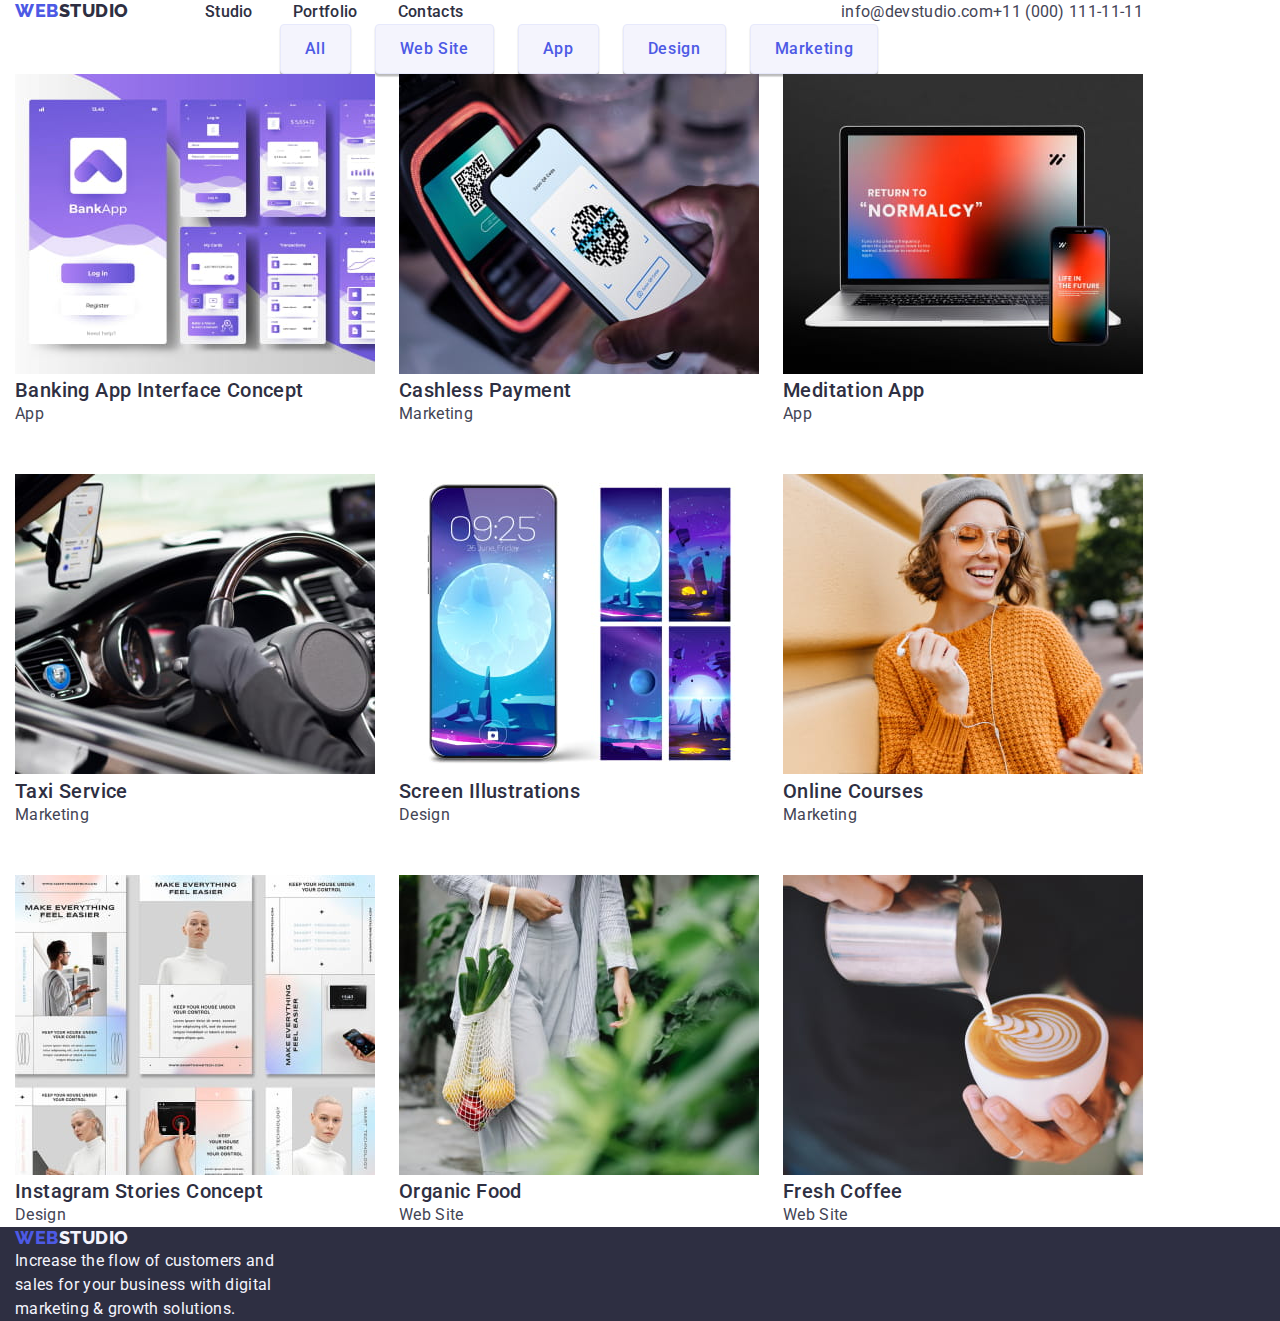
==== portfolio.html @ 0d8aaab9 "Initial commit" ====
<!DOCTYPE html>
<html lang="en">
  <head>
    <meta charset="UTF-8" />
    <meta http-equiv="X-UA-Compatible" content="IE=edge" />
    <meta name="viewport" content="width=device-width, initial-scale=1.0" />
    <title>Portfolio</title>
    <link rel="preconnect" href="https://fonts.googleapis.com" />
    <link rel="preconnect" href="https://fonts.gstatic.com" crossorigin />
    <link
      href="https://fonts.googleapis.com/css2?family=Raleway:wght@800&family=Roboto:wght@400;500;700;900&display=swap"
      rel="stylesheet"
    />
    <link
      rel="stylesheet"
      href="https://cdnjs.cloudflare.com/ajax/libs/modern-normalize/1.1.0/modern-normalize.min.css"
    />
    <link rel="stylesheet" href="./css/styles.css" />
  </head>
  <body>
    <!--NAVIGATION-->
    <header>
      <div class="header-main-nav container">
        <nav class="header-nav-flex">
          <a class="link logo-web" href="./"
            >web<span class="logo-studio">studio</span></a
          >
          <ul class="header-menu list">
            <li>
              <a class="link header-nav" href="./index.html">Studio</a>
            </li>
            <li>
              <a class="link header-nav" href="./portfolio.html">Portfolio</a>
            </li>
            <li>
              <a class="link header-nav" href="">Contacts</a>
            </li>
          </ul>
        </nav>

        <address class="header-nav-flex link">
          <ul class="header-address-position list">
            <li>
              <a class="link mail-tel" href="mailto:info@devstudio.com"
                >info@devstudio.com</a
              >
            </li>
            <li>
              <a class="link mail-tel" href="tel:+110001111111"
                >+11 (000) 111-11-11</a
              >
            </li>
          </ul>
        </address>
      </div>
    </header>
    <!--END NAVIGATION-->
    <main>
      <!--PORTFOLIO BREADCRUMBS-->
      <section>
        <div class="container">
          <h1 hidden>Web-Sturdio Portfolio</h1>
          <ul class="breadcrumbs-list list">
            <li><button class="breadcrumbs" type="button">All</button></li>
            <li><button class="breadcrumbs" type="button">Web Site</button></li>
            <li><button class="breadcrumbs" type="button">App</button></li>
            <li><button class="breadcrumbs" type="button">Design</button></li>
            <li>
              <button class="breadcrumbs" type="button">Marketing</button>
            </li>
          </ul>
        </div>
        <!--END PORTFOLIO BREADCRUMBS-->
        <!--PORTFOLIO GALLERY-->
        <div class="container">
          <ul class="portfolio-list list">
            <li class="portfolio-item">
              <a class="link" href="">
                <img
                  src="./images/bankapp.jpg"
                  alt="lost pic"
                  width="360"
                  height="300"
                />
                <h2 class="suptitle-text">Banking App Interface Concept</h2>
                <p class="portfolio-text">App</p></a
              >
            </li>
            <li class="portfolio-item">
              <a class="link" href="">
                <img
                  src="./images/cashless.jpg"
                  alt="lost pic"
                  width="360"
                  height="300"
                />
                <h2 class="suptitle-text">Cashless Payment</h2>
                <p class="portfolio-text">Marketing</p></a
              >
            </li>
            <li class="portfolio-item">
              <a class="link" href="">
                <img
                  src="./images/meditationapp.jpg"
                  alt="lost pic"
                  width="360"
                  height="300"
                />
                <h2 class="suptitle-text">Meditation App</h2>
                <p class="portfolio-text">App</p></a
              >
            </li>
            <li class="portfolio-item">
              <a class="link" href="">
                <img
                  src="./images/taxiservice.jpg"
                  alt="lost pic"
                  width="360"
                  height="300"
                />
                <h2 class="suptitle-text">Taxi Service</h2>
                <p class="portfolio-text">Marketing</p></a
              >
            </li>
            <li class="portfolio-item">
              <a class="link" href="">
                <img
                  src="./images/screenil.jpg"
                  alt="lost pic"
                  width="360"
                  height="300"
                />
                <h2 class="suptitle-text">Screen Illustrations</h2>
                <p class="portfolio-text">Design</p></a
              >
            </li>
            <li class="portfolio-item">
              <a class="link" href="">
                <img
                  src="./images/onlinecourses.jpg"
                  alt="lost pic"
                  width="360"
                  height="300"
                />
                <h2 class="suptitle-text">Online Courses</h2>
                <p class="portfolio-text">Marketing</p></a
              >
            </li>
            <li class="portfolio-item">
              <a class="link" href="">
                <img
                  src="./images/inststonesconc.jpg"
                  alt="lost pic"
                  width="360"
                  height="300"
                />
                <h2 class="suptitle-text">Instagram Stories Concept</h2>
                <p class="portfolio-text">Design</p></a
              >
            </li>
            <li class="portfolio-item">
              <a class="link" href="">
                <img
                  src="./images/orgfood.jpg"
                  alt="lost pic"
                  width="360"
                  height="300"
                />
                <h2 class="suptitle-text">Organic Food</h2>
                <p class="portfolio-text">Web Site</p></a
              >
            </li>
            <li class="portfolio-item">
              <a class="link" href="">
                <img
                  src="./images/freshcoffee.jpg"
                  alt="lost pic"
                  width="360"
                  height="300"
                />
                <h2 class="suptitle-text">Fresh Coffee</h2>
                <p class="portfolio-text">Web Site</p></a
              >
            </li>
          </ul>
        </div>
      </section>
      <!--END PORTFOLIO GALLERY-->
    </main>
    <!--FOOTER-->
    <footer class="footer-background">
      <div class="container">
        <a class="footer-logo link" href="index.html"
          >web<span class="footer-studio">Studio</span></a
        >

        <p class="footer-text">
          Increase the flow of customers and sales for your business with
          digital marketing & growth solutions.
        </p>
      </div>
    </footer>
    <!--END FOOTER-->
  </body>
</html>
---- css/styles.css ----
:root {
  --primary-font: 'Roboto', sans-serif;
  --secondary-font: 'Raleway', sans-serif;
  --web-herobtn-color: #4d5ae5; /*IRIS*/
  --dark-text-color: #2e2f42; /*NAVY BLUE*/
  --main-text-color: #434455; /*SLATE*/
  --hover-color: #404bbf; /*OCEAN*/
  --white-color: #ffffff; /*WHITE*/
  --light-color: #f4f4fd; /*CLOUD*/
  --accent-color: #e7e9fc; /*CORNFLOWER*/
}

body {
  font-family: var(--primary-font);
  color: var(--main-text-color);
  background-color: var(--white-color);
}

.list {
  padding: 0;
  margin: 0;
  list-style: none;
}

.link {
  text-decoration: none;
  font-style: normal;
}

/*---MAIN NAVIGATION---*/
.logo-web {
  font-family: var(--secondary-font);
  font-weight: 800;
  font-size: 18px;
  line-height: 1.17;
  letter-spacing: 0.03em;
  text-transform: uppercase;
  color: var(--web-herobtn-color);
}

.logo-studio {
  font-family: var(--secondary-font);
  font-weight: 800;
  font-size: 18px;
  line-height: 1.17;
  letter-spacing: 0.03em;
  text-transform: uppercase;
  color: var(--dark-text-color);
}

.header-nav {
  font-family: var(--primary-font);
  font-weight: 500;
  font-size: 16px;
  line-height: 1.5;
  letter-spacing: 0.02em;
  color: var(--dark-text-color);
}

.header-nav:hover,
.header-nav:focus {
  color: var(--hover-color);
}

.mail-tel {
  font-family: var(--primary-font);
  font-style: normal;
  font-weight: 400;
  font-size: 16px;
  line-height: 1.5;
  letter-spacing: 0.02em;
  color: var(--main-text-color);
}

.mail-tel:hover,
.mail-tel:focus {
  color: var(--hover-color);
}

/*---END MAIN NAVIGATION---*/
/*---HERO TITLE AND BTN---*/

.hero {
  text-align: center;
  background-color: var(--dark-text-color);
}

.hero-title {
  margin-top: 0;
  margin-bottom: 48px;
  font-family: var(--primary-font);
  font-weight: 700;
  font-size: 56px;
  line-height: 1.07;
  letter-spacing: 0.02em;

  color: var(--white-color);
}

.hero-btn {
  font-family: var(--primary-font);
  font-weight: 500;
  font-size: 16px;
  line-height: 1.5;
  letter-spacing: 0.04em;

  color: var(--white-color);
  background: var(--web-herobtn-color);

  box-shadow: 0px 4px 4px rgba(0, 0, 0, 0.15);
  border-radius: 4px;

  cursor: pointer;

  padding: 16px 32px;
  min-width: 169px;
}

.hero-btn:hover,
.hero-btn:focus {
  background: var(--hover-color);
}
/*---END HERO TITLE AND BTN---*/
/*---TEXT---*/
.subject {
  font-weight: 700;
  font-size: 36px;
  line-height: 1.11;
  letter-spacing: 0.02em;
  text-align: center;
  text-transform: capitalize;
  color: var(--dark-text-color);

  margin-top: 0;
  margin-bottom: 0;
}

/*.suptitle-text-main {
  font-weight: 500;
  font-size: 20px;
  line-height: 1.2;
  letter-spacing: 0.02em;
  color: var(--dark-text-color);

  margin-top: 0;
  margin-bottom: 8px;
}
*/

.suptitle-text {
  font-weight: 500;
  font-size: 20px;
  line-height: 1.2;
  letter-spacing: 0.02em;
  color: var(--dark-text-color);

  margin-top: 0;
  margin-bottom: 0;
}

/*.desc {
  font-weight: 400;
  font-size: 16px;
  line-height: 1.5;
  letter-spacing: 0.02em;
  color: var(--main-text-color);

  margin-top: 0;
  margin-bottom: 0;
}
*/
/*---END TEXT---*/
/*---FOOTER---*/
/*.footer-text {
  font-family: var(--primary-font);
  font-size: 16px;
  line-height: 1.5;
  letter-spacing: 0.02em;
  color: var(--light-color);

  width: 264px;

  margin-top: 0;
  margin-bottom: 0;
}
*/

.footer-studio {
  font-family: var(--secondary-font);
  font-weight: 800;
  font-size: 18px;
  line-height: 1.17;
  letter-spacing: 0.03em;
  text-transform: uppercase;
  color: var(--light-color);
}
/*---END FOOTER---*/

/*---PORTFOLIO BREADCRUMBS---*/
.breadcrumbs {
  font-family: var(--primary-font);
  font-weight: 500;
  font-size: 16px;
  line-height: 1.5;
  letter-spacing: 0.04em;

  color: var(--web-herobtn-color);
  background: var(--light-color);

  border: 1px solid var(--accent-color);
  box-shadow: 0px 3px 1px rgba(0, 0, 0, 0.1), 0px 2px 1px rgba(0, 0, 0, 0.08),
    0px 2px 2px rgba(0, 0, 0, 0.12);
  border-radius: 4px;

  cursor: pointer;

  padding: 12px 24px;
  max-width: 168px;
}

.breadcrumbs:hover,
.breadcrumbs:focus {
  color: var(--white-color);
  background: var(--hover-color);
}
/*---END PORTFOLIO BREADCRUMBS---*/

/*---BACKGROUND---*/

.footer-background {
  background-color: var(--dark-text-color);
}

.light-backgound {
  background-color: var(--light-color);
}

.white-backgound {
  background-color: var(--white-color);
}
/*---END BACKGROUND---*/

/*---
.menu {
  color: red;
} 
---*/

/*---HM 03---*/

.container {
  width: 1158px;
  padding-right: 15px;
  padding-left: 15px;

  /*outline: 3px solid blue;
  background-color: darkmagenta;*/
}

.header-nav-flex {
  display: flex;
}

.header-menu {
  display: flex;
  margin-left: 76px;
}

.header-menu li:not(:last-child) {
  margin-right: 40px;
}

.header-main-nav {
  display: flex;
  align-items: center;
  flex-direction: row;
  justify-content: space-between;
}

.header-address {
  display: flex;
}

.header-address li + li {
  margin-left: 12px;
}

.header-address-position {
  display: flex;
  margin-right: auto;
}

.about-us-section {
  margin-top: 120px;
  margin-bottom: 120px;
}

.about-us-hidden {
  visibility: hidden;
  padding: 0;
  margin: 0;
}

.about-us-list {
  display: flex;
  flex-wrap: center;
}

.about-us-suptitle {
  font-weight: 500;
  font-size: 20px;
  line-height: 1.2;
  letter-spacing: 0.02em;
  color: var(--dark-text-color);

  margin-top: 0;
  margin-bottom: 8px;
}

.about-us-text {
  font-weight: 400;
  font-size: 16px;
  line-height: 1.5;
  letter-spacing: 0.02em;
  color: var(--main-text-color);

  margin-top: 0;
  margin-bottom: 0;
}

.about-us-list li:not(:last-child) {
  margin-right: 24px;
}

.whatwedo-section {
  margin-bottom: 120px;
}

.whatwedo-list {
  display: flex;
  flex-wrap: center;
}

.whatwedo-list li:not(:last-child) {
  margin-right: 24px;
}

.our-team-list {
  display: flex;
  flex-wrap: center;
}

.our-team-list li:not(:last-child) {
  margin-right: 24px;
}

.our-team-text {
  font-weight: 400;
  font-size: 16px;
  line-height: 1.5;
  letter-spacing: 0.02em;
  color: var(--main-text-color);

  margin-top: 0;
  margin-bottom: 0;
}

.footer-logo {
  font-family: var(--secondary-font);
  font-weight: 800;
  font-size: 18px;
  line-height: 1.17;
  letter-spacing: 0.03em;
  text-transform: uppercase;
  color: var(--web-herobtn-color);
}

.footer-text {
  font-family: var(--primary-font);
  font-size: 16px;
  line-height: 1.5;
  letter-spacing: 0.02em;
  color: var(--light-color);

  width: 264px;

  margin-top: 0;
  margin-bottom: 0;
}

.breadcrumbs-list {
  display: flex;
  justify-content: center;
}

.breadcrumbs-list li:not(:last-child) {
  margin-right: 24px;
}

.portfolio-list {
  display: flex;
  flex-wrap: wrap;
}

.portfolio-item {
  margin-right: 24px;
  margin-bottom: 48px;
}

.portfolio-item:nth-child(3n) {
  margin-right: 0px;
}

.portfolio-item:nth-last-child(-n + 3) {
  margin-bottom: 0px;
}

.portfolio-text {
  font-weight: 400;
  font-size: 16px;
  line-height: 1.5;
  letter-spacing: 0.02em;
  color: var(--main-text-color);

  margin-top: 0;
  margin-bottom: 0;
}
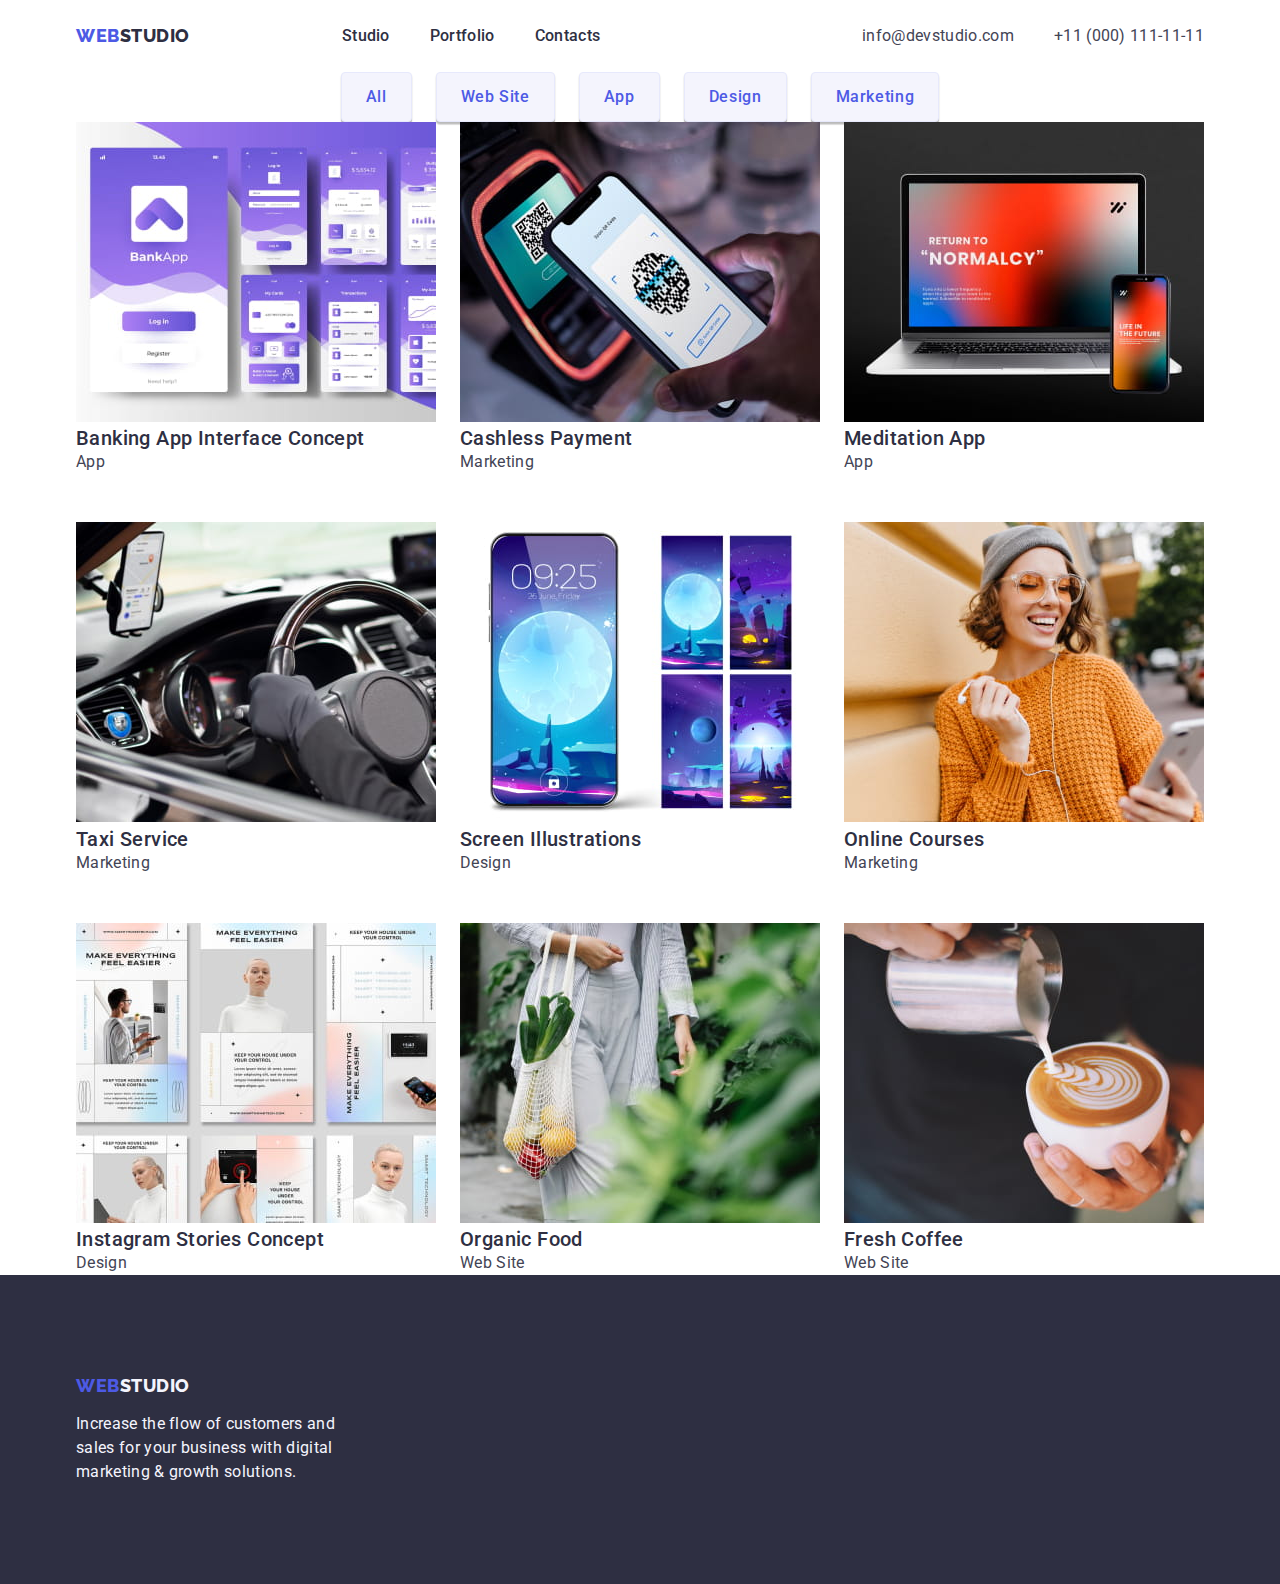
==== commit 32be71ad: "Change №1" ====
--- a/portfolio.html
+++ b/portfolio.html
@@ -20,33 +20,33 @@
   <body>
     <!--NAVIGATION-->
     <header>
-      <div class="header-main-nav container">
-        <nav class="header-nav-flex">
-          <a class="link logo-web" href="./"
+      <div class="header-section container">
+        <nav class="header-nav">
+          <a class="logo-web link" href="./"
             >web<span class="logo-studio">studio</span></a
           >
-          <ul class="header-menu list">
-            <li>
-              <a class="link header-nav" href="./index.html">Studio</a>
-            </li>
-            <li>
-              <a class="link header-nav" href="./portfolio.html">Portfolio</a>
-            </li>
-            <li>
-              <a class="link header-nav" href="">Contacts</a>
+          <ul class="header-list list">
+            <li>
+              <a class="link header-item" href="./index.html">Studio</a>
+            </li>
+            <li>
+              <a class="link header-item" href="./portfolio.html">Portfolio</a>
+            </li>
+            <li>
+              <a class="link header-item" href="">Contacts</a>
             </li>
           </ul>
         </nav>
 
-        <address class="header-nav-flex link">
-          <ul class="header-address-position list">
-            <li>
-              <a class="link mail-tel" href="mailto:info@devstudio.com"
+        <address class="header-nav link">
+          <ul class="header-address-list list">
+            <li>
+              <a class="mail-tel link" href="mailto:info@devstudio.com"
                 >info@devstudio.com</a
               >
             </li>
             <li>
-              <a class="link mail-tel" href="tel:+110001111111"
+              <a class="mail-tel link" href="tel:+110001111111"
                 >+11 (000) 111-11-11</a
               >
             </li>
@@ -188,7 +188,7 @@
       <!--END PORTFOLIO GALLERY-->
     </main>
     <!--FOOTER-->
-    <footer class="footer-background">
+    <footer class="footer-section">
       <div class="container">
         <a class="footer-logo link" href="index.html"
           >web<span class="footer-studio">Studio</span></a
--- a/css/styles.css
+++ b/css/styles.css
@@ -27,6 +27,16 @@
   font-style: normal;
 }
 
+.container {
+  width: 1158px;
+  padding-right: 15px;
+  padding-left: 15px;
+  margin: 0 auto;
+
+  /*outline: 3px solid blue;
+  background-color: darkmagenta;*/
+}
+
 /*---MAIN NAVIGATION---*/
 .logo-web {
   font-family: var(--secondary-font);
@@ -35,7 +45,10 @@
   line-height: 1.17;
   letter-spacing: 0.03em;
   text-transform: uppercase;
+
   color: var(--web-herobtn-color);
+
+  margin-right: 76px;
 }
 
 .logo-studio {
@@ -45,20 +58,22 @@
   line-height: 1.17;
   letter-spacing: 0.03em;
   text-transform: uppercase;
-  color: var(--dark-text-color);
-}
-
-.header-nav {
+
+  color: var(--dark-text-color);
+}
+
+.header-item {
   font-family: var(--primary-font);
   font-weight: 500;
   font-size: 16px;
   line-height: 1.5;
   letter-spacing: 0.02em;
-  color: var(--dark-text-color);
-}
-
-.header-nav:hover,
-.header-nav:focus {
+
+  color: var(--dark-text-color);
+}
+
+.header-item:hover,
+.header-item:focus {
   color: var(--hover-color);
 }
 
@@ -69,6 +84,7 @@
   font-size: 16px;
   line-height: 1.5;
   letter-spacing: 0.02em;
+
   color: var(--main-text-color);
 }
 
@@ -80,14 +96,12 @@
 /*---END MAIN NAVIGATION---*/
 /*---HERO TITLE AND BTN---*/
 
-.hero {
+.hero-section {
   text-align: center;
   background-color: var(--dark-text-color);
 }
 
-.hero-title {
-  margin-top: 0;
-  margin-bottom: 48px;
+.hero-slogan {
   font-family: var(--primary-font);
   font-weight: 700;
   font-size: 56px;
@@ -95,6 +109,9 @@
   letter-spacing: 0.02em;
 
   color: var(--white-color);
+
+  margin-top: 0;
+  margin-bottom: 48px;
 }
 
 .hero-btn {
@@ -248,62 +265,73 @@
 
 /*---HM 03---*/
 
-.container {
-  width: 1158px;
-  padding-right: 15px;
-  padding-left: 15px;
-
-  /*outline: 3px solid blue;
-  background-color: darkmagenta;*/
-}
-
-.header-nav-flex {
-  display: flex;
-}
-
-.header-menu {
+.header-nav {
+  display: flex;
+  align-items: center;
+}
+
+.header-list {
   display: flex;
   margin-left: 76px;
-}
-
-.header-menu li:not(:last-child) {
+  padding: 24px 0;
+}
+
+.header-list li:not(:last-child) {
   margin-right: 40px;
 }
 
-.header-main-nav {
-  display: flex;
-  align-items: center;
+.header-section {
+  display: flex;
+
   flex-direction: row;
   justify-content: space-between;
 }
 
-.header-address {
+/*.header-address {
   display: flex;
 }
 
 .header-address li + li {
   margin-left: 12px;
 }
-
-.header-address-position {
-  display: flex;
-  margin-right: auto;
+*/
+
+.header-address-list {
+  display: flex;
+}
+
+.header-address-list li:not(:last-child) {
+  margin-right: 40px;
 }
 
 .about-us-section {
-  margin-top: 120px;
-  margin-bottom: 120px;
+  padding: 120px 0;
 }
 
 .about-us-hidden {
-  visibility: hidden;
+  /*visibility: hidden;
   padding: 0;
-  margin: 0;
+  margin: 0;*/
+  position: absolute;
+  width: 1px;
+  height: 1px;
+  margin: -1px;
+  border: 0;
+  padding: 0;
+
+  white-space: nowrap;
+  clip-path: inset(100%);
+  clip: rect(0 0 0 0);
+  overflow: hidden;
 }
 
 .about-us-list {
   display: flex;
   flex-wrap: center;
+}
+
+.about-us-item {
+  width: calc((100% - 72px) / 4);
 }
 
 .about-us-suptitle {
@@ -333,7 +361,21 @@
 }
 
 .whatwedo-section {
-  margin-bottom: 120px;
+  /*margin-bottom: 120px;*/
+  padding-bottom: 120px;
+}
+
+.whatwedo-caption {
+  font-weight: 700;
+  font-size: 36px;
+  line-height: 1.11;
+  letter-spacing: 0.02em;
+  text-align: center;
+  text-transform: capitalize;
+  color: var(--dark-text-color);
+
+  margin-top: 0;
+  margin-bottom: 72px;
 }
 
 .whatwedo-list {
@@ -345,24 +387,78 @@
   margin-right: 24px;
 }
 
-.our-team-list {
+.go-it-hack {
+  position: absolute;
+  width: 1px;
+  height: 1px;
+  margin: -1px;
+  border: 0;
+  padding: 0;
+
+  white-space: nowrap;
+  clip-path: inset(100%);
+  clip: rect(0 0 0 0);
+  overflow: hidden;
+}
+
+.team-section {
+  padding: 120px 0;
+}
+
+.team-caption {
+  font-weight: 700;
+  font-size: 36px;
+  line-height: 1.11;
+  letter-spacing: 0.02em;
+  text-align: center;
+  text-transform: capitalize;
+  color: var(--dark-text-color);
+
+  margin-top: 0;
+  margin-bottom: 72px;
+}
+
+.team-list {
   display: flex;
   flex-wrap: center;
 }
 
-.our-team-list li:not(:last-child) {
+.team-list li:not(:last-child) {
   margin-right: 24px;
 }
 
-.our-team-text {
+.team-item {
+  background-color: var(--white-color);
+
+  border-radius: 0px 0px 4px 4px;
+}
+
+.team-content {
+  padding: 32px 16px;
+}
+
+.team-subtitle {
+  text-align: center;
+  margin-top: 0;
+  margin-bottom: 8px;
+}
+
+.team-desc {
   font-weight: 400;
   font-size: 16px;
   line-height: 1.5;
   letter-spacing: 0.02em;
+  text-align: center;
+
   color: var(--main-text-color);
 
   margin-top: 0;
   margin-bottom: 0;
+}
+
+.footer-section {
+  padding: 100px 0;
+  background-color: var(--dark-text-color);
 }
 
 .footer-logo {
@@ -373,6 +469,9 @@
   letter-spacing: 0.03em;
   text-transform: uppercase;
   color: var(--web-herobtn-color);
+
+  display: inline-block;
+  margin-bottom: 16px;
 }
 
 .footer-text {
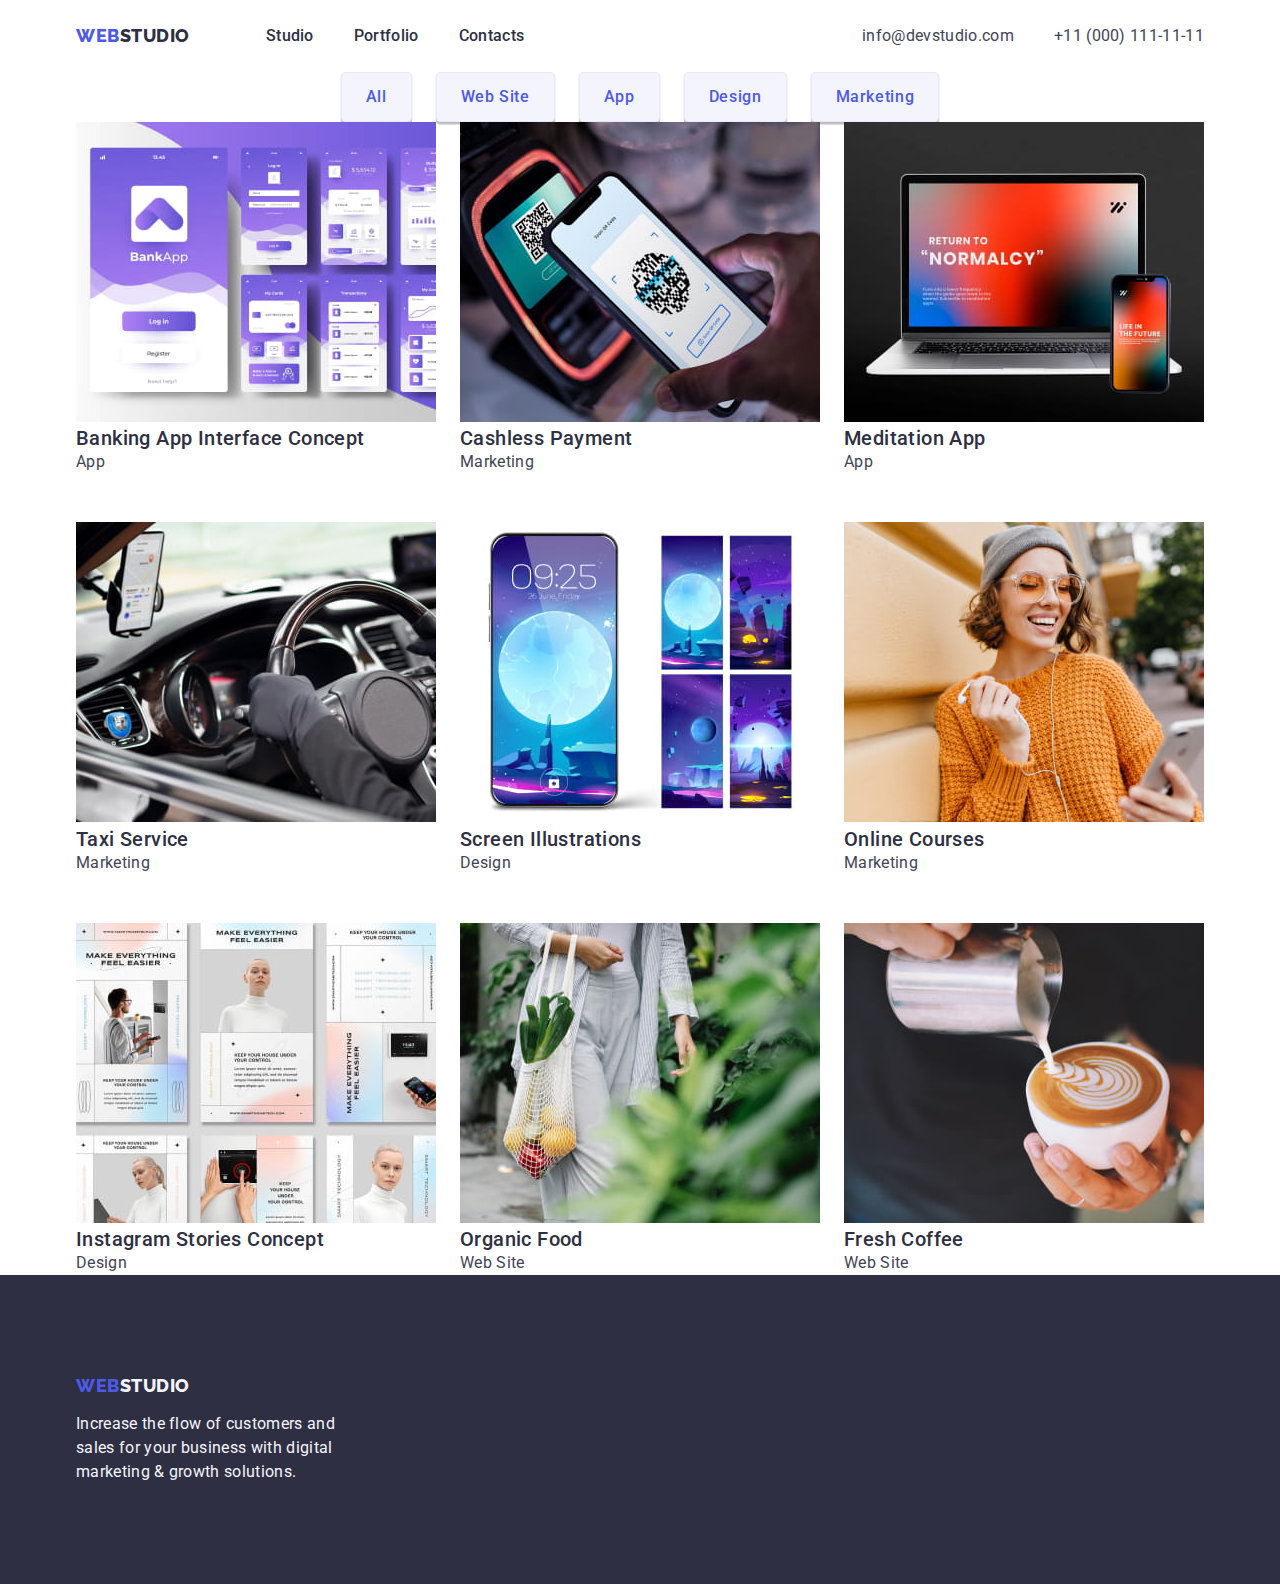
==== commit 7c8349b7: "Change №3" ====
--- a/portfolio.html
+++ b/portfolio.html
@@ -27,13 +27,13 @@
           >
           <ul class="header-list list">
             <li>
-              <a class="link header-item" href="./index.html">Studio</a>
-            </li>
-            <li>
-              <a class="link header-item" href="./portfolio.html">Portfolio</a>
-            </li>
-            <li>
-              <a class="link header-item" href="">Contacts</a>
+              <a class="header-item link" href="./index.html">Studio</a>
+            </li>
+            <li>
+              <a class="header-item link" href="./portfolio.html">Portfolio</a>
+            </li>
+            <li>
+              <a class="header-item link" href="">Contacts</a>
             </li>
           </ul>
         </nav>
--- a/css/styles.css
+++ b/css/styles.css
@@ -70,6 +70,7 @@
   letter-spacing: 0.02em;
 
   color: var(--dark-text-color);
+  padding: 24px 0;
 }
 
 .header-item:hover,
@@ -86,6 +87,7 @@
   letter-spacing: 0.02em;
 
   color: var(--main-text-color);
+  padding: 24px 0;
 }
 
 .mail-tel:hover,
@@ -97,8 +99,8 @@
 /*---HERO TITLE AND BTN---*/
 
 .hero-section {
-  text-align: center;
   background-color: var(--dark-text-color);
+  padding: 188px 0;
 }
 
 .hero-slogan {
@@ -112,6 +114,8 @@
 
   margin-top: 0;
   margin-bottom: 48px;
+
+  text-align: center;
 }
 
 .hero-btn {
@@ -126,11 +130,15 @@
 
   box-shadow: 0px 4px 4px rgba(0, 0, 0, 0.15);
   border-radius: 4px;
+  border: none;
 
   cursor: pointer;
 
-  padding: 16px 32px;
+  display: block;
+  height: 56px;
   min-width: 169px;
+
+  margin: 0 auto;
 }
 
 .hero-btn:hover,
@@ -265,6 +273,10 @@
 
 /*---HM 03---*/
 
+.header-bottom {
+  border-bottom: 1px solid var(--accent-color);
+}
+
 .header-nav {
   display: flex;
   align-items: center;
@@ -272,7 +284,7 @@
 
 .header-list {
   display: flex;
-  margin-left: 76px;
+  /*margin-left: 76px;*/
   padding: 24px 0;
 }
 
@@ -387,18 +399,8 @@
   margin-right: 24px;
 }
 
-.go-it-hack {
-  position: absolute;
-  width: 1px;
-  height: 1px;
-  margin: -1px;
-  border: 0;
-  padding: 0;
-
-  white-space: nowrap;
-  clip-path: inset(100%);
-  clip: rect(0 0 0 0);
-  overflow: hidden;
+.whatwedo-item {
+  width: calc((100% - 48px) / 3);
 }
 
 .team-section {
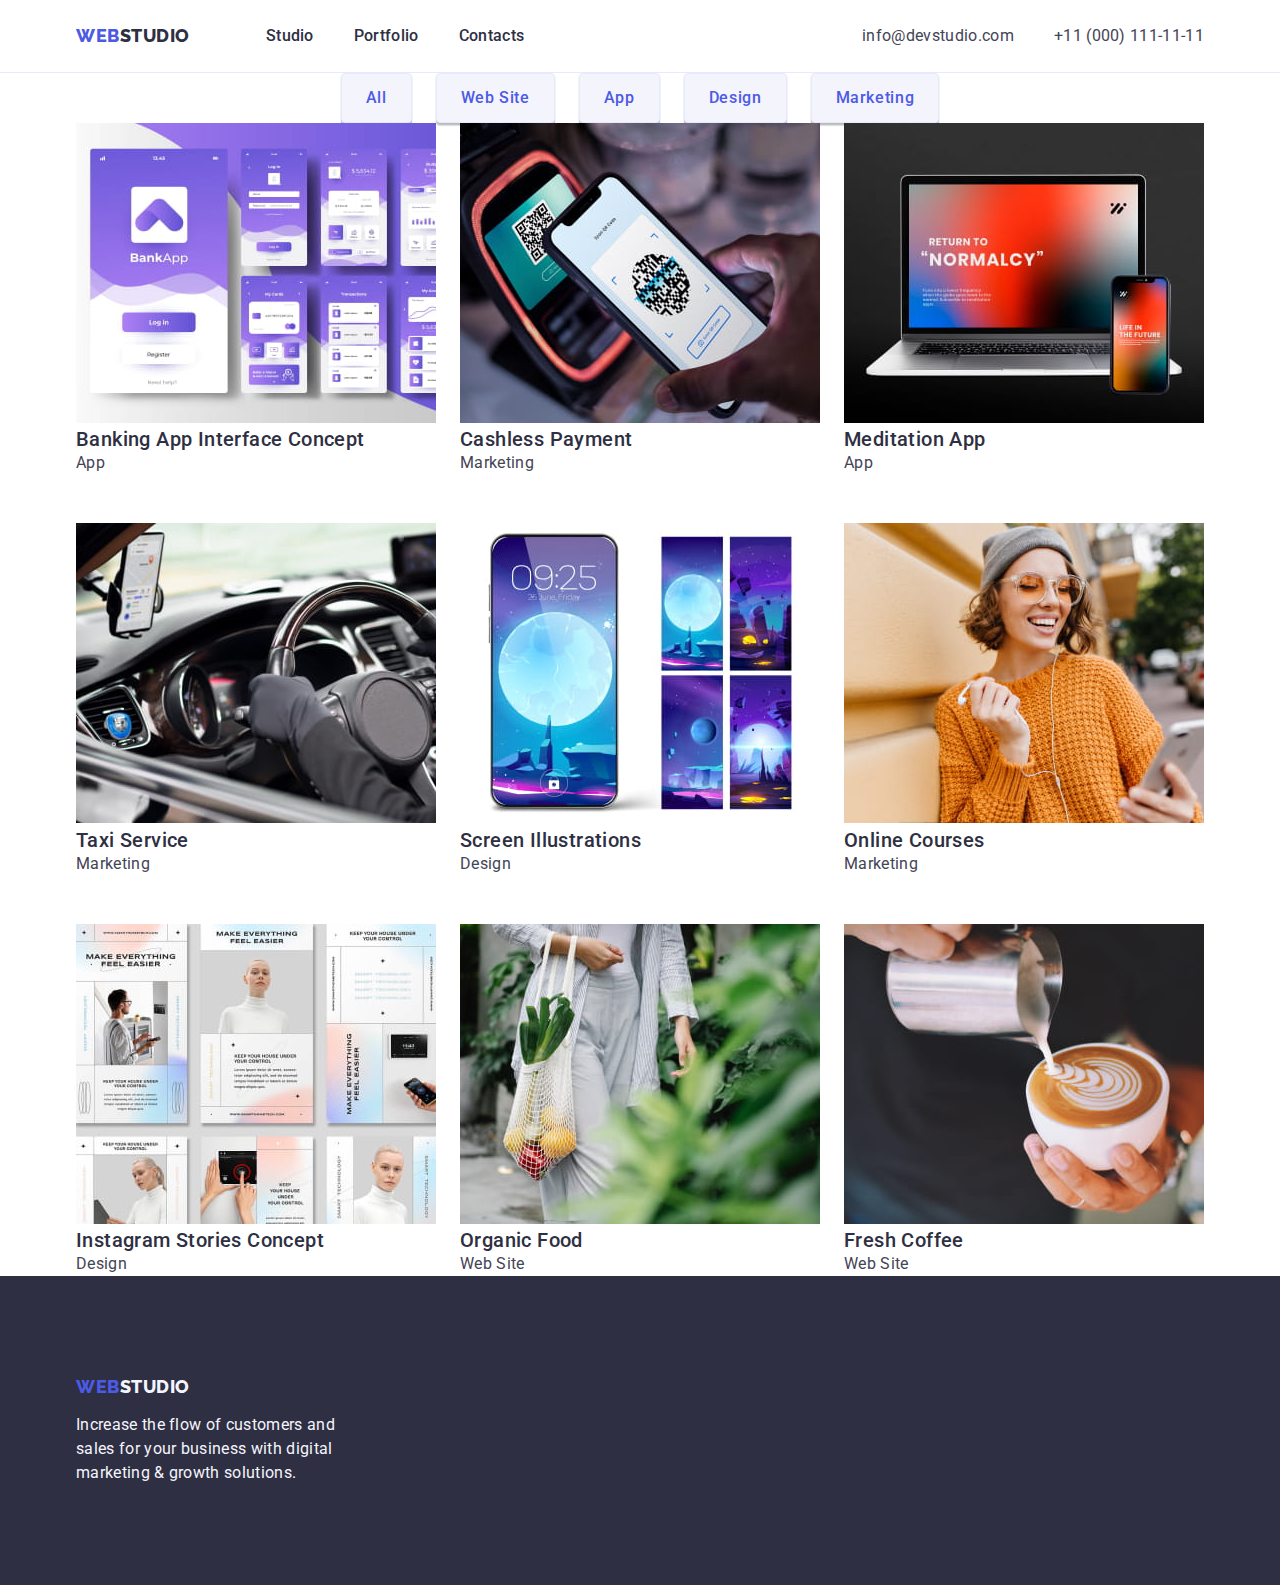
==== commit 98aa20ea: "Chane №3" ====
--- a/portfolio.html
+++ b/portfolio.html
@@ -19,7 +19,7 @@
   </head>
   <body>
     <!--NAVIGATION-->
-    <header>
+    <header class="header-bottom">
       <div class="header-section container">
         <nav class="header-nav">
           <a class="logo-web link" href="./"
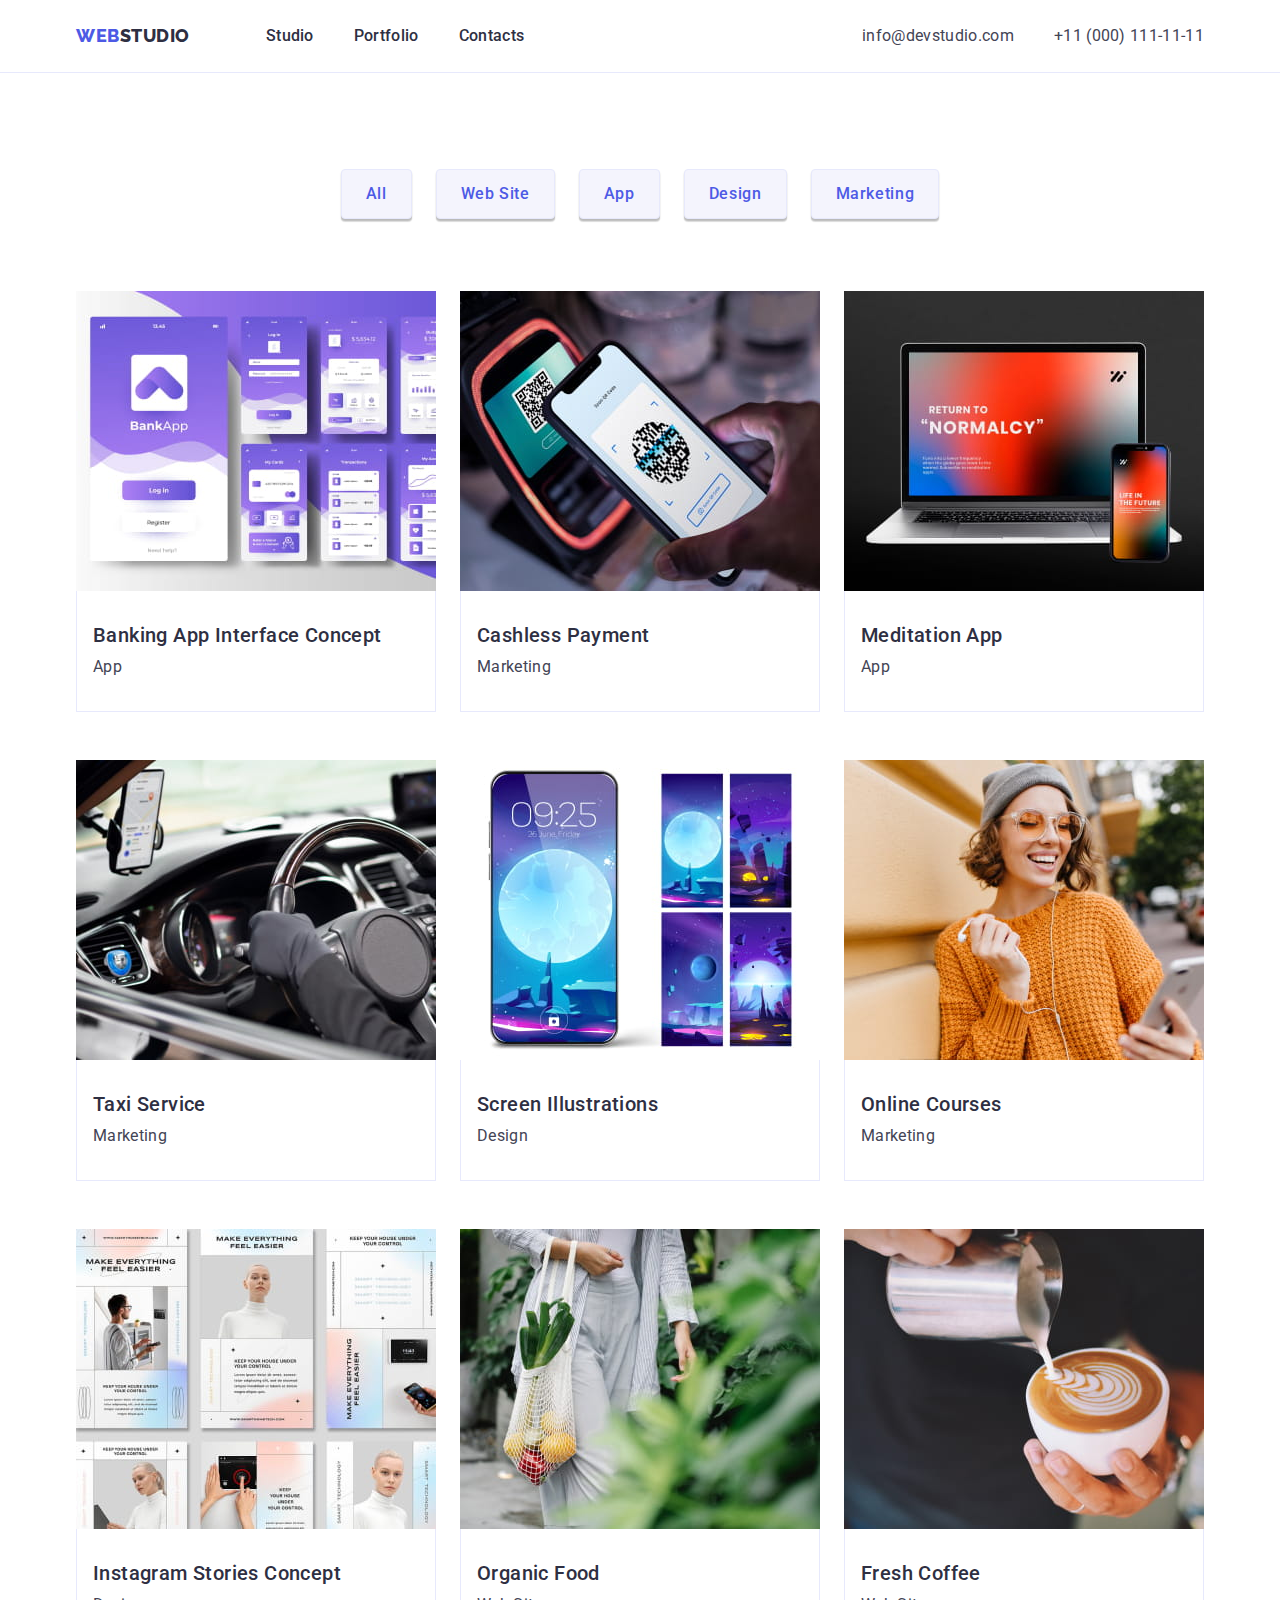
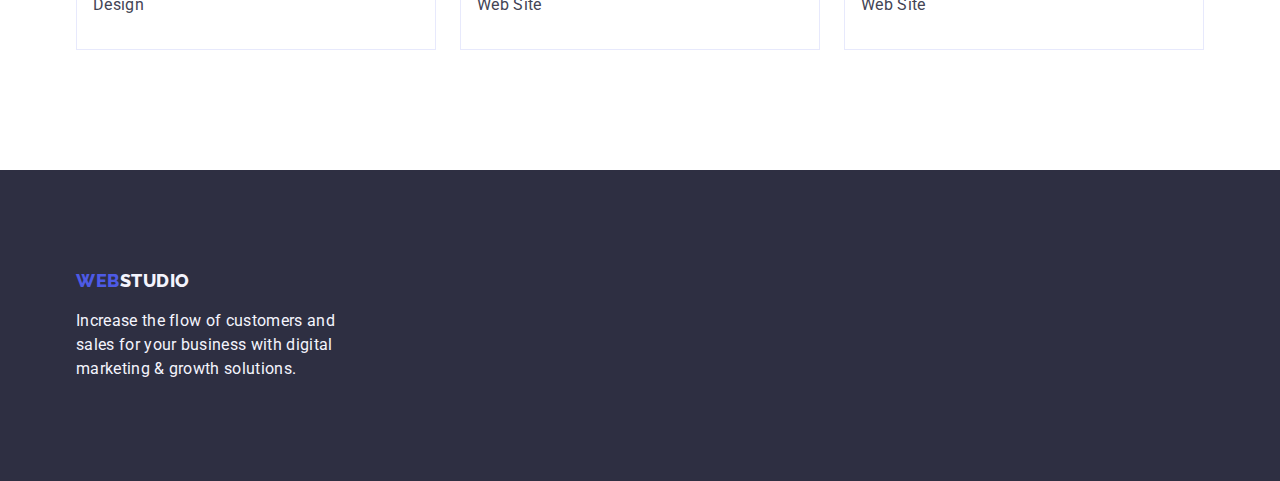
==== commit 31c48bd5: "Change 5" ====
--- a/portfolio.html
+++ b/portfolio.html
@@ -19,12 +19,12 @@
   </head>
   <body>
     <!--NAVIGATION-->
-    <header class="header-bottom">
+    <header class="header-underline">
       <div class="header-section container">
         <nav class="header-nav">
-          <a class="logo-web link" href="./"
-            >web<span class="logo-studio">studio</span></a
-          >
+          <a class="logo-web link" href="./">
+            web<span class="logo-studio">studio</span>
+          </a>
           <ul class="header-list list">
             <li>
               <a class="header-item link" href="./index.html">Studio</a>
@@ -37,42 +37,48 @@
             </li>
           </ul>
         </nav>
-
         <address class="header-nav link">
           <ul class="header-address-list list">
             <li>
-              <a class="mail-tel link" href="mailto:info@devstudio.com"
-                >info@devstudio.com</a
-              >
-            </li>
-            <li>
-              <a class="mail-tel link" href="tel:+110001111111"
-                >+11 (000) 111-11-11</a
-              >
+              <a class="mail-tel link" href="mailto:info@devstudio.com">
+                info@devstudio.com
+              </a>
+            </li>
+            <li>
+              <a class="mail-tel link" href="tel:+110001111111">
+                +11 (000) 111-11-11
+              </a>
             </li>
           </ul>
         </address>
       </div>
     </header>
     <!--END NAVIGATION-->
+    <!--MAIN-->
     <main>
       <!--PORTFOLIO BREADCRUMBS-->
-      <section>
+      <section class="portfolio-section">
         <div class="container">
-          <h1 hidden>Web-Sturdio Portfolio</h1>
+          <h1 class="hidden-slogan">Web-Sturdio Portfolio</h1>
           <ul class="breadcrumbs-list list">
-            <li><button class="breadcrumbs" type="button">All</button></li>
-            <li><button class="breadcrumbs" type="button">Web Site</button></li>
-            <li><button class="breadcrumbs" type="button">App</button></li>
-            <li><button class="breadcrumbs" type="button">Design</button></li>
-            <li>
-              <button class="breadcrumbs" type="button">Marketing</button>
-            </li>
-          </ul>
-        </div>
-        <!--END PORTFOLIO BREADCRUMBS-->
-        <!--PORTFOLIO GALLERY-->
-        <div class="container">
+            <li>
+              <button class="breadcrumbs-btn" type="button">All</button>
+            </li>
+            <li>
+              <button class="breadcrumbs-btn" type="button">Web Site</button>
+            </li>
+            <li>
+              <button class="breadcrumbs-btn" type="button">App</button>
+            </li>
+            <li>
+              <button class="breadcrumbs-btn" type="button">Design</button>
+            </li>
+            <li>
+              <button class="breadcrumbs-btn" type="button">Marketing</button>
+            </li>
+          </ul>
+          <!--END PORTFOLIO BREADCRUMBS-->
+          <!--PORTFOLIO GALLERY-->
           <ul class="portfolio-list list">
             <li class="portfolio-item">
               <a class="link" href="">
@@ -82,9 +88,13 @@
                   width="360"
                   height="300"
                 />
-                <h2 class="suptitle-text">Banking App Interface Concept</h2>
-                <p class="portfolio-text">App</p></a
-              >
+                <div class="portfolio-item-container">
+                  <h2 class="portfolio-suptitle">
+                    Banking App Interface Concept
+                  </h2>
+                  <p class="portfolio-text">App</p>
+                </div>
+              </a>
             </li>
             <li class="portfolio-item">
               <a class="link" href="">
@@ -94,9 +104,11 @@
                   width="360"
                   height="300"
                 />
-                <h2 class="suptitle-text">Cashless Payment</h2>
-                <p class="portfolio-text">Marketing</p></a
-              >
+                <div class="portfolio-item-container">
+                  <h2 class="portfolio-suptitle">Cashless Payment</h2>
+                  <p class="portfolio-text">Marketing</p>
+                </div>
+              </a>
             </li>
             <li class="portfolio-item">
               <a class="link" href="">
@@ -106,9 +118,11 @@
                   width="360"
                   height="300"
                 />
-                <h2 class="suptitle-text">Meditation App</h2>
-                <p class="portfolio-text">App</p></a
-              >
+                <div class="portfolio-item-container">
+                  <h2 class="portfolio-suptitle">Meditation App</h2>
+                  <p class="portfolio-text">App</p>
+                </div>
+              </a>
             </li>
             <li class="portfolio-item">
               <a class="link" href="">
@@ -118,8 +132,10 @@
                   width="360"
                   height="300"
                 />
-                <h2 class="suptitle-text">Taxi Service</h2>
-                <p class="portfolio-text">Marketing</p></a
+                <div class="portfolio-item-container">
+                  <h2 class="portfolio-suptitle">Taxi Service</h2>
+                  <p class="portfolio-text">Marketing</p>
+                </div></a
               >
             </li>
             <li class="portfolio-item">
@@ -130,8 +146,10 @@
                   width="360"
                   height="300"
                 />
-                <h2 class="suptitle-text">Screen Illustrations</h2>
-                <p class="portfolio-text">Design</p></a
+                <div class="portfolio-item-container">
+                  <h2 class="portfolio-suptitle">Screen Illustrations</h2>
+                  <p class="portfolio-text">Design</p>
+                </div></a
               >
             </li>
             <li class="portfolio-item">
@@ -142,8 +160,10 @@
                   width="360"
                   height="300"
                 />
-                <h2 class="suptitle-text">Online Courses</h2>
-                <p class="portfolio-text">Marketing</p></a
+                <div class="portfolio-item-container">
+                  <h2 class="portfolio-suptitle">Online Courses</h2>
+                  <p class="portfolio-text">Marketing</p>
+                </div></a
               >
             </li>
             <li class="portfolio-item">
@@ -154,8 +174,10 @@
                   width="360"
                   height="300"
                 />
-                <h2 class="suptitle-text">Instagram Stories Concept</h2>
-                <p class="portfolio-text">Design</p></a
+                <div class="portfolio-item-container">
+                  <h2 class="portfolio-suptitle">Instagram Stories Concept</h2>
+                  <p class="portfolio-text">Design</p>
+                </div></a
               >
             </li>
             <li class="portfolio-item">
@@ -166,8 +188,10 @@
                   width="360"
                   height="300"
                 />
-                <h2 class="suptitle-text">Organic Food</h2>
-                <p class="portfolio-text">Web Site</p></a
+                <div class="portfolio-item-container">
+                  <h2 class="portfolio-suptitle">Organic Food</h2>
+                  <p class="portfolio-text">Web Site</p>
+                </div></a
               >
             </li>
             <li class="portfolio-item">
@@ -178,22 +202,24 @@
                   width="360"
                   height="300"
                 />
-                <h2 class="suptitle-text">Fresh Coffee</h2>
-                <p class="portfolio-text">Web Site</p></a
-              >
+                <div class="portfolio-item-container">
+                  <h2 class="portfolio-suptitle">Fresh Coffee</h2>
+                  <p class="portfolio-text">Web Site</p>
+                </div>
+              </a>
             </li>
           </ul>
         </div>
       </section>
       <!--END PORTFOLIO GALLERY-->
     </main>
+    <!--END MAIN-->
     <!--FOOTER-->
     <footer class="footer-section">
       <div class="container">
-        <a class="footer-logo link" href="index.html"
-          >web<span class="footer-studio">Studio</span></a
-        >
-
+        <a class="footer-logo link" href="index.html">
+          web<span class="footer-studio">Studio</span>
+        </a>
         <p class="footer-text">
           Increase the flow of customers and sales for your business with
           digital marketing & growth solutions.
--- a/css/styles.css
+++ b/css/styles.css
@@ -16,6 +16,10 @@
   background-color: var(--white-color);
 }
 
+img {
+  display: block;
+}
+
 .list {
   padding: 0;
   margin: 0;
@@ -32,12 +36,40 @@
   padding-right: 15px;
   padding-left: 15px;
   margin: 0 auto;
-
-  /*outline: 3px solid blue;
-  background-color: darkmagenta;*/
-}
-
-/*---MAIN NAVIGATION---*/
+}
+
+.hidden-slogan {
+  position: absolute;
+  width: 1px;
+  height: 1px;
+  margin: -1px;
+  border: 0;
+  padding: 0;
+  white-space: nowrap;
+  clip-path: inset(100%);
+  clip: rect(0 0 0 0);
+  overflow: hidden;
+}
+/*
+  |============================
+  |----------HEADER------------
+  |============================
+*/
+.header-underline {
+  border-bottom: 1px solid var(--accent-color);
+}
+
+.header-section {
+  display: flex;
+  flex-direction: row;
+  justify-content: space-between;
+}
+
+.header-nav {
+  display: flex;
+  align-items: center;
+}
+
 .logo-web {
   font-family: var(--secondary-font);
   font-weight: 800;
@@ -62,6 +94,15 @@
   color: var(--dark-text-color);
 }
 
+.header-list {
+  display: flex;
+  padding: 24px 0;
+}
+
+.header-list li:not(:last-child) {
+  margin-right: 40px;
+}
+
 .header-item {
   font-family: var(--primary-font);
   font-weight: 500;
@@ -70,6 +111,7 @@
   letter-spacing: 0.02em;
 
   color: var(--dark-text-color);
+
   padding: 24px 0;
 }
 
@@ -78,6 +120,14 @@
   color: var(--hover-color);
 }
 
+.header-address-list {
+  display: flex;
+}
+
+.header-address-list li:not(:last-child) {
+  margin-right: 40px;
+}
+
 .mail-tel {
   font-family: var(--primary-font);
   font-style: normal;
@@ -87,6 +137,7 @@
   letter-spacing: 0.02em;
 
   color: var(--main-text-color);
+
   padding: 24px 0;
 }
 
@@ -94,12 +145,14 @@
 .mail-tel:focus {
   color: var(--hover-color);
 }
-
-/*---END MAIN NAVIGATION---*/
-/*---HERO TITLE AND BTN---*/
-
+/*
+  |============================
+  |-------MAIN-HERO-BTN--------
+  |============================
+*/
 .hero-section {
   background-color: var(--dark-text-color);
+
   padding: 188px 0;
 }
 
@@ -109,13 +162,12 @@
   font-size: 56px;
   line-height: 1.07;
   letter-spacing: 0.02em;
+  text-align: center;
 
   color: var(--white-color);
 
-  margin-top: 0;
-  margin-bottom: 48px;
-
-  text-align: center;
+  max-width: 496px;
+  margin: 0 auto 48px;
 }
 
 .hero-btn {
@@ -131,13 +183,11 @@
   box-shadow: 0px 4px 4px rgba(0, 0, 0, 0.15);
   border-radius: 4px;
   border: none;
-
   cursor: pointer;
 
   display: block;
   height: 56px;
   min-width: 169px;
-
   margin: 0 auto;
 }
 
@@ -145,70 +195,168 @@
 .hero-btn:focus {
   background: var(--hover-color);
 }
-/*---END HERO TITLE AND BTN---*/
-/*---TEXT---*/
-.subject {
+/*
+  |============================
+  |---------ADVANTAGES---------
+  |============================
+*/
+.advantage-section {
+  padding: 120px 0;
+}
+
+.advantage-list {
+  display: flex;
+  flex-wrap: center;
+}
+
+.advantage-list li:not(:last-child) {
+  margin-right: 24px;
+}
+
+.advantage-item {
+  width: calc((100% - 72px) / 4);
+}
+
+.advantage-suptitle {
+  font-weight: 500;
+  font-size: 20px;
+  line-height: 1.2;
+  letter-spacing: 0.02em;
+
+  color: var(--dark-text-color);
+
+  margin-top: 0;
+  margin-bottom: 8px;
+}
+
+.advantage-text {
+  font-weight: 400;
+  font-size: 16px;
+  line-height: 1.5;
+  letter-spacing: 0.02em;
+
+  color: var(--main-text-color);
+
+  margin-top: 0;
+  margin-bottom: 0;
+}
+/*
+  |============================
+  |---------WHAT-WE-DO---------
+  |============================
+*/
+.whatwedo-section {
+  padding-bottom: 120px;
+}
+
+.whatwedo-slogan {
   font-weight: 700;
   font-size: 36px;
   line-height: 1.11;
   letter-spacing: 0.02em;
   text-align: center;
   text-transform: capitalize;
-  color: var(--dark-text-color);
+
+  color: var(--dark-text-color);
+
+  margin-top: 0;
+  margin-bottom: 72px;
+}
+
+.whatwedo-list {
+  display: flex;
+  flex-wrap: center;
+}
+
+.whatwedo-list li:not(:last-child) {
+  margin-right: 24px;
+}
+
+.whatwedo-item {
+  width: calc((100% - 48px) / 3);
+}
+/*
+  |============================
+  |----------OUR-TEAM----------
+  |============================
+*/
+.team-section {
+  padding: 120px 0;
+}
+
+.team-slogan {
+  font-weight: 700;
+  font-size: 36px;
+  line-height: 1.11;
+  letter-spacing: 0.02em;
+  text-align: center;
+  text-transform: capitalize;
+
+  color: var(--dark-text-color);
+
+  margin-top: 0;
+  margin-bottom: 72px;
+}
+
+.team-list {
+  display: flex;
+  flex-wrap: center;
+}
+
+.team-list li:not(:last-child) {
+  margin-right: 24px;
+}
+
+.team-item {
+  background-color: var(--white-color);
+  border-radius: 0px 0px 4px 4px;
+}
+
+.team-content {
+  padding: 32px 16px;
+}
+
+.team-suptitle {
+  text-align: center;
+  margin-top: 0;
+  margin-bottom: 8px;
+}
+
+.team-desc {
+  font-weight: 400;
+  font-size: 16px;
+  line-height: 1.5;
+  letter-spacing: 0.02em;
+  text-align: center;
+
+  color: var(--main-text-color);
 
   margin-top: 0;
   margin-bottom: 0;
 }
-
-/*.suptitle-text-main {
-  font-weight: 500;
-  font-size: 20px;
-  line-height: 1.2;
-  letter-spacing: 0.02em;
-  color: var(--dark-text-color);
-
-  margin-top: 0;
-  margin-bottom: 8px;
-}
-*/
-
-.suptitle-text {
-  font-weight: 500;
-  font-size: 20px;
-  line-height: 1.2;
-  letter-spacing: 0.02em;
-  color: var(--dark-text-color);
-
-  margin-top: 0;
-  margin-bottom: 0;
-}
-
-/*.desc {
-  font-weight: 400;
-  font-size: 16px;
-  line-height: 1.5;
-  letter-spacing: 0.02em;
-  color: var(--main-text-color);
-
-  margin-top: 0;
-  margin-bottom: 0;
-}
-*/
-/*---END TEXT---*/
-/*---FOOTER---*/
-/*.footer-text {
-  font-family: var(--primary-font);
-  font-size: 16px;
-  line-height: 1.5;
-  letter-spacing: 0.02em;
-  color: var(--light-color);
-
-  width: 264px;
-
-  margin-top: 0;
-  margin-bottom: 0;
-}
-*/
+/*
+  |============================
+  |-----------FOOTER-----------
+  |============================
+*/
+.footer-section {
+  padding: 100px 0;
+  background-color: var(--dark-text-color);
+}
+
+.footer-logo {
+  font-family: var(--secondary-font);
+  font-weight: 800;
+  font-size: 18px;
+  line-height: 1.17;
+  letter-spacing: 0.03em;
+  text-transform: uppercase;
+
+  color: var(--web-herobtn-color);
+
+  display: inline-block;
+  margin-bottom: 17.5px;
+}
 
 .footer-studio {
   font-family: var(--secondary-font);
@@ -217,12 +365,42 @@
   line-height: 1.17;
   letter-spacing: 0.03em;
   text-transform: uppercase;
+
   color: var(--light-color);
 }
-/*---END FOOTER---*/
-
-/*---PORTFOLIO BREADCRUMBS---*/
-.breadcrumbs {
+
+.footer-text {
+  font-family: var(--primary-font);
+  font-size: 16px;
+  line-height: 1.5;
+  letter-spacing: 0.02em;
+
+  color: var(--light-color);
+
+  width: 264px;
+  margin-top: 0;
+  margin-bottom: 0;
+}
+/*
+  |============================
+  |---------BREADCRUMBS--------
+  |============================
+*/
+.portfolio-section {
+  padding: 96px 0 120px;
+}
+
+.breadcrumbs-list {
+  display: flex;
+  justify-content: center;
+  margin-bottom: 72px;
+}
+
+.breadcrumbs-list li:not(:last-child) {
+  margin-right: 24px;
+}
+
+.breadcrumbs-btn {
   font-family: var(--primary-font);
   font-weight: 500;
   font-size: 16px;
@@ -243,121 +421,56 @@
   max-width: 168px;
 }
 
-.breadcrumbs:hover,
-.breadcrumbs:focus {
+.breadcrumbs-btn:hover,
+.breadcrumbs-btn:focus {
   color: var(--white-color);
   background: var(--hover-color);
-}
-/*---END PORTFOLIO BREADCRUMBS---*/
-
-/*---BACKGROUND---*/
-
-.footer-background {
-  background-color: var(--dark-text-color);
-}
-
-.light-backgound {
-  background-color: var(--light-color);
-}
-
-.white-backgound {
-  background-color: var(--white-color);
-}
-/*---END BACKGROUND---*/
-
-/*---
-.menu {
-  color: red;
-} 
----*/
-
-/*---HM 03---*/
-
-.header-bottom {
-  border-bottom: 1px solid var(--accent-color);
-}
-
-.header-nav {
-  display: flex;
-  align-items: center;
-}
-
-.header-list {
-  display: flex;
-  /*margin-left: 76px;*/
-  padding: 24px 0;
-}
-
-.header-list li:not(:last-child) {
-  margin-right: 40px;
-}
-
-.header-section {
-  display: flex;
-
-  flex-direction: row;
-  justify-content: space-between;
-}
-
-/*.header-address {
-  display: flex;
-}
-
-.header-address li + li {
-  margin-left: 12px;
-}
-*/
-
-.header-address-list {
-  display: flex;
-}
-
-.header-address-list li:not(:last-child) {
-  margin-right: 40px;
-}
-
-.about-us-section {
-  padding: 120px 0;
-}
-
-.about-us-hidden {
-  /*visibility: hidden;
-  padding: 0;
-  margin: 0;*/
-  position: absolute;
-  width: 1px;
-  height: 1px;
-  margin: -1px;
-  border: 0;
-  padding: 0;
-
-  white-space: nowrap;
-  clip-path: inset(100%);
-  clip: rect(0 0 0 0);
-  overflow: hidden;
-}
-
-.about-us-list {
-  display: flex;
-  flex-wrap: center;
-}
-
-.about-us-item {
-  width: calc((100% - 72px) / 4);
-}
-
-.about-us-suptitle {
+
+  border: 1px solid transparent;
+}
+/*
+  |============================
+  |----------GALLERY-----------
+  |============================
+*/
+.portfolio-list {
+  display: flex;
+  flex-wrap: wrap;
+}
+
+.portfolio-item {
+  margin-right: 24px;
+  margin-bottom: 48px;
+  width: calc((100% - 48px) / 3);
+}
+
+.portfolio-item:nth-child(3n) {
+  margin-right: 0px;
+}
+
+.portfolio-item:nth-last-child(-n + 3) {
+  margin-bottom: 0px;
+}
+
+.portfolio-item-container {
+  padding: 32px 16px;
+  border: 1px solid var(--accent-color);
+  border-top: none;
+}
+
+.portfolio-suptitle {
   font-weight: 500;
   font-size: 20px;
   line-height: 1.2;
   letter-spacing: 0.02em;
+
   color: var(--dark-text-color);
 
   margin-top: 0;
   margin-bottom: 8px;
 }
 
-.about-us-text {
+.portfolio-text {
   font-weight: 400;
   font-size: 16px;
   line-height: 1.5;
@@ -367,17 +480,24 @@
   margin-top: 0;
   margin-bottom: 0;
 }
-
-.about-us-list li:not(:last-child) {
-  margin-right: 24px;
-}
-
-.whatwedo-section {
-  /*margin-bottom: 120px;*/
-  padding-bottom: 120px;
-}
-
-.whatwedo-caption {
+/*
+  |============================
+  |---------BACKGROUND---------
+  |============================
+*/
+.footer-background {
+  background-color: var(--dark-text-color);
+}
+
+.light-backgound {
+  background-color: var(--light-color);
+}
+
+.white-backgound {
+  background-color: var(--white-color);
+}
+/*
+.subject {
   font-weight: 700;
   font-size: 36px;
   line-height: 1.11;
@@ -387,142 +507,17 @@
   color: var(--dark-text-color);
 
   margin-top: 0;
-  margin-bottom: 72px;
-}
-
-.whatwedo-list {
-  display: flex;
-  flex-wrap: center;
-}
-
-.whatwedo-list li:not(:last-child) {
-  margin-right: 24px;
-}
-
-.whatwedo-item {
-  width: calc((100% - 48px) / 3);
-}
-
-.team-section {
-  padding: 120px 0;
-}
-
-.team-caption {
-  font-weight: 700;
-  font-size: 36px;
-  line-height: 1.11;
-  letter-spacing: 0.02em;
-  text-align: center;
-  text-transform: capitalize;
-  color: var(--dark-text-color);
-
-  margin-top: 0;
-  margin-bottom: 72px;
-}
-
-.team-list {
-  display: flex;
-  flex-wrap: center;
-}
-
-.team-list li:not(:last-child) {
-  margin-right: 24px;
-}
-
-.team-item {
-  background-color: var(--white-color);
-
-  border-radius: 0px 0px 4px 4px;
-}
-
-.team-content {
-  padding: 32px 16px;
-}
-
-.team-subtitle {
-  text-align: center;
-  margin-top: 0;
-  margin-bottom: 8px;
-}
-
-.team-desc {
-  font-weight: 400;
-  font-size: 16px;
-  line-height: 1.5;
-  letter-spacing: 0.02em;
-  text-align: center;
-
-  color: var(--main-text-color);
-
-  margin-top: 0;
   margin-bottom: 0;
 }
 
-.footer-section {
-  padding: 100px 0;
-  background-color: var(--dark-text-color);
-}
-
-.footer-logo {
-  font-family: var(--secondary-font);
-  font-weight: 800;
-  font-size: 18px;
-  line-height: 1.17;
-  letter-spacing: 0.03em;
-  text-transform: uppercase;
-  color: var(--web-herobtn-color);
-
-  display: inline-block;
-  margin-bottom: 16px;
-}
-
-.footer-text {
-  font-family: var(--primary-font);
-  font-size: 16px;
-  line-height: 1.5;
-  letter-spacing: 0.02em;
-  color: var(--light-color);
-
-  width: 264px;
+.suptitle-text {
+  font-weight: 500;
+  font-size: 20px;
+  line-height: 1.2;
+  letter-spacing: 0.02em;
+  color: var(--dark-text-color);
 
   margin-top: 0;
   margin-bottom: 0;
 }
-
-.breadcrumbs-list {
-  display: flex;
-  justify-content: center;
-}
-
-.breadcrumbs-list li:not(:last-child) {
-  margin-right: 24px;
-}
-
-.portfolio-list {
-  display: flex;
-  flex-wrap: wrap;
-}
-
-.portfolio-item {
-  margin-right: 24px;
-  margin-bottom: 48px;
-}
-
-.portfolio-item:nth-child(3n) {
-  margin-right: 0px;
-}
-
-.portfolio-item:nth-last-child(-n + 3) {
-  margin-bottom: 0px;
-}
-
-.portfolio-text {
-  font-weight: 400;
-  font-size: 16px;
-  line-height: 1.5;
-  letter-spacing: 0.02em;
-  color: var(--main-text-color);
-
-  margin-top: 0;
-  margin-bottom: 0;
-}
+*/
